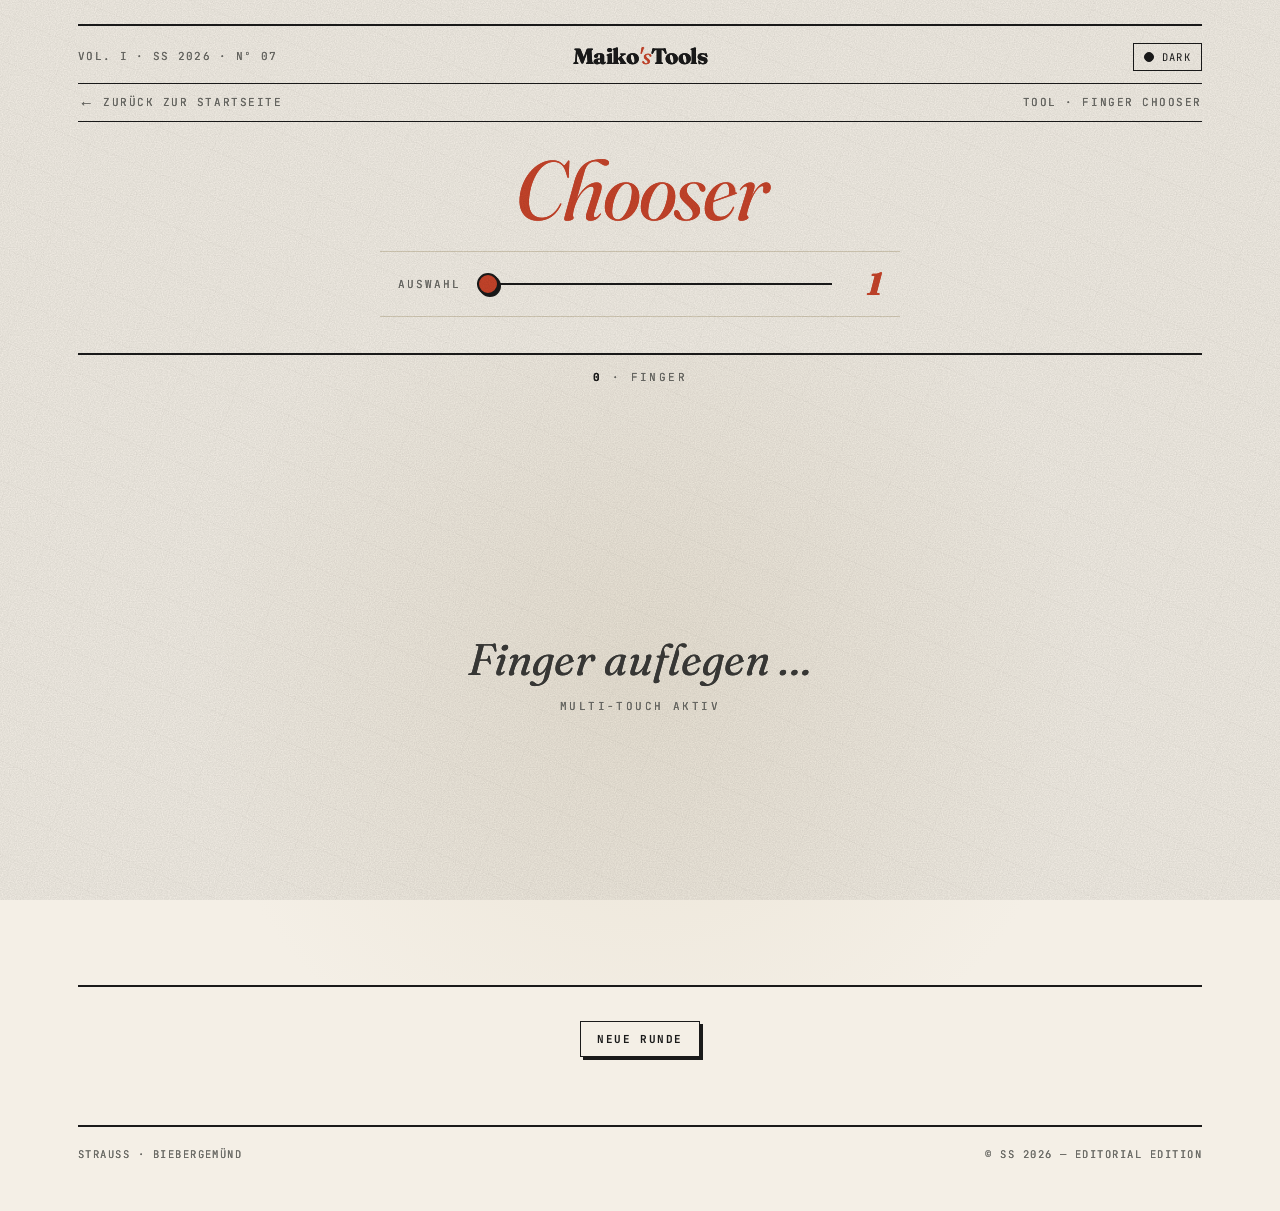
==== Chooser.html @ e7bf0d94 "Spielhalle: Casino-Startseite mit Spielautomat, Spiele unverändert kopiert Co-Authored-By: Claude Fa" ====
<!DOCTYPE html>
<html lang="de">
<head>
<meta charset="UTF-8" />
<meta name="viewport" content="width=device-width, initial-scale=1.0, user-scalable=no" />
<title>Chooser — Maiko's Tools</title>
<meta name="description" content="Finger auflegen — der Zufall wählt einen aus.">
<meta name="theme-color" content="#f4efe6">
<meta property="og:type" content="website">
<meta property="og:site_name" content="Maiko&#39;s Spiele &amp; Tools">
<meta property="og:locale" content="de_DE">
<meta property="og:title" content="Chooser — Maiko&#x27;s Spiele &amp; Tools">
<meta property="og:description" content="Finger auflegen — der Zufall wählt einen aus.">
<meta property="og:url" content="https://maiggooo.github.io/Chooser.html">
<meta property="og:image" content="https://maiggooo.github.io/og/Chooser.jpg">
<meta property="og:image:width" content="1200">
<meta property="og:image:height" content="630">
<meta property="og:image:alt" content="Chooser">
<meta name="twitter:card" content="summary_large_image">
<link rel="icon" type="image/png" href="favicon.png">
<link rel="preconnect" href="https://fonts.googleapis.com">
<link rel="preconnect" href="https://fonts.gstatic.com" crossorigin>
<link href="https://fonts.googleapis.com/css2?family=Fraunces:opsz,wght@9..144,400;9..144,600;9..144,800&family=JetBrains+Mono:wght@400;500;700&family=Inter:wght@400;500;600&display=swap" rel="stylesheet">
<link rel="stylesheet" href="site.css">
<style>



  .mast .brand, .headline {
    text-shadow: 0 0 .45px currentColor, .18px .12px .55px rgba(0,0,0,.10);
  }
  .mast .brand em, .headline em {
    text-shadow: 0 0 .5px currentColor, .3px .2px .8px rgba(200,68,42,.18);
  }





  /* ————————————— CHOOSER ————————————— */
  .chooser-head { padding:28px 0 18px; text-align:center; }
  .headline {
    font-family:'Fraunces', serif; font-weight:800;
    font-size:clamp(44px, 8vw, 84px);
    line-height:.95; letter-spacing:-.02em;
  }
  .headline em { font-style:italic; font-weight:400; color:var(--accent); }

  /* Slider */
  .slider-box {
    max-width:520px; margin:22px auto 0;
    border-top:1px solid var(--rule-soft);
    border-bottom:1px solid var(--rule-soft);
    padding:16px 18px;
    display:grid; grid-template-columns:auto 1fr auto; gap:16px; align-items:center;
  }
  .slider-label {
    font-family:'JetBrains Mono', monospace; font-size:11px;
    letter-spacing:.18em; text-transform:uppercase; color:var(--muted);
    white-space:nowrap;
  }
  .slider-value {
    font-family:'Fraunces', serif; font-weight:800; font-style:italic;
    font-size:32px; color:var(--accent); line-height:1;
    min-width:34px; text-align:right;
  }
  input[type="range"] {
    -webkit-appearance:none; appearance:none;
    width:100%; height:22px; background:transparent; cursor:pointer;
  }
  input[type="range"]::-webkit-slider-runnable-track {
    height:2px; background:var(--rule); border-radius:0;
  }
  input[type="range"]::-moz-range-track {
    height:2px; background:var(--rule); border-radius:0;
  }
  input[type="range"]::-webkit-slider-thumb {
    -webkit-appearance:none; appearance:none;
    width:22px; height:22px; border-radius:50%;
    background:var(--accent); border:2px solid var(--ink);
    box-shadow:2px 2px 0 var(--ink);
    margin-top:-10px; cursor:pointer;
    transition:transform .12s;
  }
  input[type="range"]::-webkit-slider-thumb:active { transform:scale(1.15); }
  input[type="range"]::-moz-range-thumb {
    width:20px; height:20px; border-radius:50%;
    background:var(--accent); border:2px solid var(--ink);
    box-shadow:2px 2px 0 var(--ink); cursor:pointer;
  }

  .stage-wrap {
    margin:18px 0;
    border-top:2px solid var(--rule);
    border-bottom:2px solid var(--rule);
  }
  .stage {
    position:relative; width:100%;
    height:min(70vh, 640px);
    background:
      radial-gradient(circle at 50% 50%, var(--paper-2) 0, var(--paper) 70%);
    overflow:hidden;
    touch-action:none;
    -webkit-user-select:none; user-select:none;
    cursor:crosshair;
  }
  .stage.locked { cursor:default; }

  .stage-hint {
    position:absolute; inset:0;
    display:flex; flex-direction:column;
    align-items:center; justify-content:center;
    text-align:center; padding:20px;
    font-family:'Fraunces', serif; font-style:italic;
    color:var(--muted);
    pointer-events:none;
    transition:opacity .3s ease;
  }
  .stage-hint .big {
    font-size:clamp(28px, 5vw, 44px);
    color:var(--ink-soft); margin-bottom:6px;
  }
  .stage-hint .small {
    font-family:'JetBrains Mono', monospace; font-style:normal;
    font-size:11px; letter-spacing:.22em; text-transform:uppercase;
    color:var(--muted);
  }
  .stage.has-fingers .stage-hint { opacity:0; }

  .stage-status {
    position:absolute; top:14px; left:0; right:0;
    text-align:center;
    font-family:'JetBrains Mono', monospace; font-size:11px;
    letter-spacing:.22em; text-transform:uppercase;
    color:var(--muted); pointer-events:none;
    transition:color .2s ease;
  }
  .stage-status .count { color:var(--ink); font-weight:700; }
  .stage.armed .stage-status { color:var(--accent); }

  /* Finger-Kreise */
  .finger {
    position:absolute; top:0; left:0;
    width:120px; height:120px;
    margin:-60px 0 0 -60px;
    border-radius:50%;
    pointer-events:none;
    display:flex; align-items:center; justify-content:center;
  }
  .finger .core {
    width:64px; height:64px; border-radius:50%;
    background:var(--f-color, var(--accent));
    border:2px solid var(--ink);
    box-shadow:3px 3px 0 var(--ink);
    transition:transform .25s ease;
  }
  /* Rings pulsieren global synchron — Delay wird per JS als negativer
     Wert relativ zu einem Startzeitpunkt gesetzt. */
  .finger .ring {
    position:absolute; inset:0; border-radius:50%;
    border:2px solid var(--f-color, var(--accent));
    opacity:.75;
    animation:idle-pulse 1.6s ease-out infinite;
  }
  .finger .ring.r2 {
    animation:idle-pulse 1.6s ease-out infinite;
    /* zweiter Ring ist relativ zum ersten um halbe Periode versetzt,
       aber alle Finger sind untereinander synchron */
  }
  @keyframes idle-pulse {
    0%   { transform:scale(.55); opacity:.85; }
    100% { transform:scale(1.15); opacity:0; }
  }

  .stage.armed .finger .ring,
  .stage.armed .finger .ring.r2 {
    animation:arm-pulse .9s ease-out infinite;
    border-width:3px;
  }
  @keyframes arm-pulse {
    0%   { transform:scale(.55); opacity:1; }
    100% { transform:scale(1.35); opacity:0; }
  }

  .stage.picking .finger {
    transition:opacity .35s ease, transform .35s ease;
  }
  .stage.picking .finger:not(.chosen) {
    opacity:.12; transform:scale(.6);
  }
  .stage.picking .finger:not(.chosen) .ring { animation:none; opacity:0; }
  .finger.chosen .core {
    animation:chosen-pop .6s cubic-bezier(.34,1.56,.64,1) both;
  }
  .finger.chosen .ring,
  .finger.chosen .ring.r2 {
    animation:chosen-ring 1.4s ease-out infinite !important;
    border-width:3px;
  }
  @keyframes chosen-pop {
    0%   { transform:scale(1); }
    50%  { transform:scale(1.6); }
    100% { transform:scale(1.35); }
  }
  @keyframes chosen-ring {
    0%   { transform:scale(.5);  opacity:1; }
    100% { transform:scale(2.2); opacity:0; }
  }

  /* Auto-Fade-Out nach Auswahl */
  .stage.fading .finger {
    transition:opacity .6s ease, transform .6s ease;
    opacity:0;
    transform:scale(.4);
  }

  /* Controls */
  .controls {
    display:flex; flex-wrap:wrap; gap:10px; justify-content:center;
    padding:16px 0 8px;
  }
  .btn {
    border:1px solid var(--rule); background:var(--paper);
    color:var(--ink); padding:10px 16px;
    font-family:'JetBrains Mono', monospace; font-size:11px;
    letter-spacing:.14em; text-transform:uppercase; font-weight:700;
    cursor:pointer; transition:background .15s, transform .1s, box-shadow .15s;
    box-shadow:3px 3px 0 var(--ink);
  }
  .btn:hover { background:var(--paper-2); transform:translate(-1px,-1px); box-shadow:4px 4px 0 var(--accent); }
  .btn:active { transform:translate(1px,1px); box-shadow:1px 1px 0 var(--ink); }

  @media (max-width:560px) {
    .stage { height:min(65vh, 520px); }
    .finger { width:100px; height:100px; margin:-50px 0 0 -50px; }
    .finger .core { width:56px; height:56px; }
    .slider-value { font-size:26px; }
  }


</style>
</head>
<body>
<div class="wrap">

  <header class="mast">
    <div class="edition left">Vol. I · SS 2026 · Nº 07</div>
    <div class="brand">Maiko<em>'s</em>Tools</div>
    <div class="edition right">
      <button class="toggle" id="themeToggle" aria-label="Theme wechseln">
        <span class="dot" id="themeDot"></span>
        <span id="themeLabel">Dark</span>
      </button>
    </div>
  </header>

  <div class="subhead">
    <a class="back" href="index.html" aria-label="Zurück zur Startseite">
      <span class="arrow">&larr;</span>
      <span>Zurück zur Startseite</span>
    </a>
    <span class="meta">Tool · Finger Chooser</span>
  </div>

  <main>
    <section class="chooser-head">
      <h1 class="headline"><em>Chooser</em></h1>

      <div class="slider-box">
        <span class="slider-label">Auswahl</span>
        <input type="range" id="pickCount" min="1" max="5" step="1" value="1" />
        <span class="slider-value" id="pickValue">1</span>
      </div>
    </section>

    <div class="stage-wrap">
      <div class="stage" id="stage">
        <div class="stage-status" id="stageStatus">
          <span class="count" id="fingerCount">0</span> · Finger
        </div>
        <div class="stage-hint" id="stageHint">
          <div class="big">Finger auflegen …</div>
          <div class="small">Multi-Touch aktiv</div>
        </div>
      </div>
    </div>

    <div class="controls">
      <button class="btn" id="btnReset">Neue Runde</button>
    </div>
  </main>

  <footer class="foot">
    <span>Strauss · Biebergemünd</span>
    <span>© SS 2026 — Editorial edition</span>
  </footer>
</div>

<script src="site.js"></script>
<script>
const $ = sel => document.querySelector(sel);

/* ————————————— Chooser Logic ————————————— */
const stage       = $("#stage");
const stageStatus = $("#stageStatus");
const fingerCount = $("#fingerCount");
const btnReset    = $("#btnReset");
const pickCount   = $("#pickCount");
const pickValue   = $("#pickValue");

const COLORS = [
  "#c8442a", "#2f6b3a", "#1e5f8a", "#a8541a",
  "#7a2e8a", "#c9a227", "#0e8074", "#b03a5b",
  "#405d27", "#5a3f9c"
];
const COUNTDOWN_MS   = 3000;   // Zeit bis Auswahl
const AUTO_RESET_MS  = 3000;   // Zeit nach Auswahl bis Auto-Reset

// Referenz-Zeitpunkt, damit alle Finger die selben Animation-Delays haben
// -> Ringe pulsieren global synchron
const ANIM_EPOCH = performance.now();

let fingers = new Map();  // id -> {el}
let armTimer = null;
let autoResetTimer = null;
let phase = "idle"; // idle | armed | picked

/* Slider */
pickCount.addEventListener("input", () => {
  pickValue.textContent = pickCount.value;
});

function colorForIndex(i) {
  return COLORS[i % COLORS.length];
}
function updateStatus() {
  fingerCount.textContent = fingers.size;
  stage.classList.toggle("has-fingers", fingers.size > 0);
}

/* Sync-Delay relativ zur gemeinsamen Epoche */
function syncDelays(el) {
  const elapsed = (performance.now() - ANIM_EPOCH) / 1000; // s
  const rings = el.querySelectorAll(".ring");
  // r1: exakt in Phase mit Epoche
  rings[0].style.animationDelay = `${-elapsed}s`;
  // r2: um halbe Periode (0.8s) versetzt, aber ebenfalls global synchron
  rings[1].style.animationDelay = `${-(elapsed + 0.8)}s`;
}

function addFinger(id, x, y) {
  if (phase === "picked") return;
  const el = document.createElement("div");
  el.className = "finger";
  const color = colorForIndex(fingers.size);
  el.style.setProperty("--f-color", color);
  el.style.transform = `translate(${x}px, ${y}px)`;
  el.innerHTML = `
    <div class="ring"></div>
    <div class="ring r2"></div>
    <div class="core"></div>
  `;
  stage.appendChild(el);
  syncDelays(el);
  fingers.set(id, { el });
  updateStatus();
  scheduleArm();
}
function moveFinger(id, x, y) {
  const f = fingers.get(id);
  if (!f) return;
  f.el.style.transform = `translate(${x}px, ${y}px)`;
}
function removeFinger(id) {
  const f = fingers.get(id);
  if (!f) return;
  f.el.remove();
  fingers.delete(id);
  updateStatus();
  if (phase !== "picked") {
    if (fingers.size === 0) cancelArm();
    else scheduleArm();
  }
}

function scheduleArm() {
  if (phase === "picked") return;
  cancelArm();
  if (fingers.size < 1) return;
  phase = "armed";
  stage.classList.add("armed");
  armTimer = setTimeout(pickWinners, COUNTDOWN_MS);
}
function cancelArm() {
  clearTimeout(armTimer);
  armTimer = null;
  if (phase === "armed") {
    phase = "idle";
    stage.classList.remove("armed");
  }
}
function pickWinners() {
  if (fingers.size === 0) return;
  phase = "picked";
  stage.classList.remove("armed");
  stage.classList.add("picking", "locked");

  const ids = [...fingers.keys()];
  const n = Math.min(parseInt(pickCount.value, 10) || 1, ids.length);

  // Fisher-Yates
  for (let i = ids.length - 1; i > 0; i--) {
    const j = Math.floor(Math.random() * (i + 1));
    [ids[i], ids[j]] = [ids[j], ids[i]];
  }
  const chosen = ids.slice(0, n);

  chosen.forEach(id => {
    fingers.get(id).el.classList.add("chosen");
  });

  if (navigator.vibrate) navigator.vibrate([40, 80, 200]);

  // Automatischer Reset nach kurzer Anzeige
  clearTimeout(autoResetTimer);
  autoResetTimer = setTimeout(() => {
    // Erst weich ausblenden …
    stage.classList.add("fading");
    setTimeout(resetRound, 650);
  }, AUTO_RESET_MS);
}

function resetRound() {
  clearTimeout(armTimer);
  clearTimeout(autoResetTimer);
  armTimer = null;
  autoResetTimer = null;
  fingers.forEach(f => f.el.remove());
  fingers.clear();
  stage.classList.remove("armed", "picking", "locked", "has-fingers", "fading");
  phase = "idle";
  updateStatus();
}
btnReset.addEventListener("click", resetRound);

/* ————— Touch Events ————— */
function stagePos(clientX, clientY) {
  const r = stage.getBoundingClientRect();
  return { x: clientX - r.left, y: clientY - r.top };
}

stage.addEventListener("touchstart", (e) => {
  e.preventDefault();
  for (const t of e.changedTouches) {
    const { x, y } = stagePos(t.clientX, t.clientY);
    addFinger("t" + t.identifier, x, y);
  }
}, { passive:false });

stage.addEventListener("touchmove", (e) => {
  e.preventDefault();
  for (const t of e.changedTouches) {
    const { x, y } = stagePos(t.clientX, t.clientY);
    moveFinger("t" + t.identifier, x, y);
  }
}, { passive:false });

function endTouch(e) {
  e.preventDefault();
  if (phase === "picked") return;
  for (const t of e.changedTouches) removeFinger("t" + t.identifier);
}
stage.addEventListener("touchend",    endTouch, { passive:false });
stage.addEventListener("touchcancel", endTouch, { passive:false });

</script>
</body>
</html>
---- site.css ----
:root {
  --paper:#f4efe6; --paper-2:#ebe4d6; --ink:#1a1a1a; --ink-soft:#3a3a38;
  --muted:#6b6b66; --rule:#1a1a1a; --rule-soft:#d4cbb6;
  --accent:#c8442a; --accent-soft:#f2d9d1;
  --ok:#2f6b3a; --ok-soft:#d6e5d3; --warn:#a8541a;
  --shadow:0 1px 0 var(--ink);
}
html[data-theme="dark"] {
  --paper:#24241d; --paper-2:#2e2e26; --ink:#efe8d8; --ink-soft:#cdc6b6;
  --muted:#8a857a; --rule:#efe8d8; --rule-soft:#3a3a30;
  --accent:#e8623f; --accent-soft:#3a1f18;
  --ok:#9dc48b; --ok-soft:#24301f; --warn:#d68f4a;
}

/* ————————————— DESIGN-EFFECTS (Editorial) ————————————— */
/* View Transitions */
@view-transition { navigation: auto; }
::view-transition-old(root),
::view-transition-new(root) {
  animation-duration: .45s;
  animation-timing-function: cubic-bezier(.7,0,.2,1);
}
::view-transition-old(root) { animation-name: paper-fade-out; }
::view-transition-new(root) { animation-name: paper-fade-in; }
@keyframes paper-fade-out { to { opacity: 0; filter: blur(1.5px); } }
@keyframes paper-fade-in {
  from { opacity: 0; filter: blur(1.5px); transform: translateY(4px); }
  to   { opacity: 1; filter: blur(0);     transform: translateY(0); }
}
.mast .brand { view-transition-name: brand; }
::view-transition-old(brand),
::view-transition-new(brand) { animation-duration: .35s; }
@media (prefers-reduced-motion: reduce) {
  ::view-transition-old(root),
  ::view-transition-new(root) { animation: none; }
}

/* Papier-Textur (SVG Noise Overlay) */
body::after {
  content: "";
  position: fixed; inset: 0;
  pointer-events: none; z-index: 9998;
  background-image: url("data:image/svg+xml;utf8,<svg xmlns='http://www.w3.org/2000/svg' width='260' height='260'><filter id='n'><feTurbulence type='fractalNoise' baseFrequency='0.85' numOctaves='2' stitchTiles='stitch' seed='7'/><feColorMatrix values='0 0 0 0 0  0 0 0 0 0  0 0 0 0 0  0 0 0 0.55 0'/></filter><rect width='100%25' height='100%25' filter='url(%23n)'/></svg>");
  opacity: .22;
  mix-blend-mode: multiply;
}
html[data-theme="dark"] body::after {
  opacity: .08;
  mix-blend-mode: screen;
}
/* Feine Faserlinien */
body::before {
  content: "";
  position: fixed; inset: 0;
  pointer-events: none; z-index: 9997;
  background-image:
    repeating-linear-gradient( 23deg, transparent 0 42px, rgba(0,0,0,.015) 42px 43px),
    repeating-linear-gradient(-67deg, transparent 0 57px, rgba(0,0,0,.012) 57px 58px);
  mix-blend-mode: multiply;
}
html[data-theme="dark"] body::before {
  opacity: .35;
  mix-blend-mode: overlay;
}

/* Tinten-Bleed */
body { text-shadow: 0 0 .32px currentColor; }
.mast .brand,
.ad-title,
.ad-hero,
.placeholder,
.subhead a.back .arrow {
  text-shadow:
    0 0 .45px currentColor,
    .18px .12px .55px rgba(0,0,0,.10);
}
.mast .brand em,
.ad--paypal .ad-hero,
.ad--kirche .ad-hero {
  text-shadow:
    0 0 .5px currentColor,
    .3px .2px .8px rgba(200,68,42,.18);
}
html[data-theme="dark"] .mast .brand,
html[data-theme="dark"] .ad-title,
html[data-theme="dark"] .ad-hero,
html[data-theme="dark"] .placeholder {
  text-shadow:
    0 0 .5px currentColor,
    .15px .1px .6px rgba(255,235,200,.08);
}
@media (prefers-reduced-motion: reduce) {
  body { text-shadow: none; }
}

/* Wrap über dem Overlay */
.wrap { position: relative; z-index: 1; }

* { box-sizing:border-box; margin:0; padding:0; }
html, body { background:var(--paper); color:var(--ink); }
body {
  font-family:'Inter', system-ui, -apple-system, sans-serif;
  font-size:16px; line-height:1.5; min-height:100vh;
  -webkit-font-smoothing:antialiased;
  transition: background .25s ease, color .25s ease;
}
.wrap { max-width:1180px; margin:0 auto; padding:24px 28px 48px; }

.mast {
  border-top:2px solid var(--rule); border-bottom:1px solid var(--rule);
  padding:14px 0 10px; display:grid;
  grid-template-columns:1fr auto 1fr; align-items:center; gap:20px;
}
.mast .edition {
  font-family:'JetBrains Mono', monospace; font-size:11px;
  letter-spacing:.12em; text-transform:uppercase; color:var(--muted);
}
.mast .edition.right { display:flex; gap:8px; justify-content:flex-end; align-items:center; text-align:right; }
.mast .brand {
  font-family:'Fraunces', serif; font-weight:800; font-size:22px;
  letter-spacing:-.02em; white-space:nowrap;
}
.mast .brand em { font-style:italic; font-weight:400; color:var(--accent); }

.subhead {
  border-bottom:1px solid var(--rule);
  display:flex; justify-content:space-between; align-items:center;
  padding:10px 0; gap:20px;
  font-family:'JetBrains Mono', monospace; font-size:11px;
  letter-spacing:.14em; text-transform:uppercase; color:var(--muted);
}
.subhead a.back {
  display:inline-flex; align-items:center; gap:10px;
  color:var(--muted); text-decoration:none; transition:color .18s ease;
}
.subhead a.back:hover { color:var(--ink); }
.subhead a.back .arrow {
  font-family:'Fraunces', serif; font-style:italic; font-size:15px;
  letter-spacing:0; text-transform:none; line-height:1;
  transition:transform .25s cubic-bezier(.7,0,.2,1); display:inline-block;
}
.subhead a.back:hover .arrow { transform:translateX(-3px); }
.subhead .meta { text-align:right; }
@media (max-width:560px) {
  .subhead { font-size:10px; letter-spacing:.12em; }
  .subhead .meta { display:none; }
}

.toggle {
  display:inline-flex; align-items:center; gap:8px;
  border:1px solid var(--rule); padding:6px 10px;
  background:transparent; color:var(--ink);
  font-family:'JetBrains Mono', monospace; font-size:10.5px;
  letter-spacing:.12em; text-transform:uppercase;
  cursor:pointer; transition:background .15s;
}
.toggle:hover { background:var(--paper-2); }
.toggle .dot {
  width:10px; height:10px; border-radius:50%;
  background:var(--ink); border:1px solid var(--ink);
  box-sizing:border-box; display:inline-block;
}

.ads-side {
  position:fixed; top:50%; transform:translateY(-50%);
  width:200px; z-index:40; display:none; pointer-events:none;
}
.ads-side.left  { left:20px; }
.ads-side.right { right:20px; }
@media (min-width:1560px) { .ads-side { display:block; } }
body.ads-off .ads-side { display:none !important; }

.ad-slot { position:relative; pointer-events:auto; }
.ad-link { display:block; color:inherit; text-decoration:none; }
.ad-link .ad { transition:transform .25s ease, box-shadow .25s ease, opacity .38s ease, background-color .3s ease; }
.ad-link:hover .ad { transform:translateY(-2px); box-shadow:3px 3px 0 var(--rule); }
.ad {
  position:relative; border:1px solid var(--rule); background:var(--paper);
  padding:14px 14px 12px; opacity:0; transform:translateY(4px);
  transition:opacity .35s ease, transform .35s ease;
  display:flex; flex-direction:column; gap:8px;
  min-height:200px; font-family:'Inter', sans-serif;
}
.ad.show { opacity:1; transform:translateY(0); }
.ad-eyebrow {
  font-family:'JetBrains Mono', monospace; font-size:9px;
  letter-spacing:.18em; text-transform:uppercase; color:var(--muted);
  display:flex; align-items:center; gap:6px;
}
.ad-eyebrow::before { content:"ANZEIGE"; color:var(--accent); font-weight:600; }
.ad-eyebrow .sep { color:var(--rule-soft); }
.ad-title { font-family:'Fraunces', serif; font-size:22px; line-height:1.05; color:var(--ink); letter-spacing:-.01em; }
.ad-body { font-size:11.5px; line-height:1.5; color:var(--ink-soft); }
.ad-foot {
  margin-top:auto; padding-top:8px; border-top:1px solid var(--rule-soft);
  font-family:'JetBrains Mono', monospace; font-size:9.5px;
  letter-spacing:.08em; text-transform:uppercase; color:var(--muted);
  display:flex; justify-content:space-between; align-items:center;
}
.ad-mark { color:var(--accent); font-family:'Fraunces', serif; font-style:italic; }

.ad--paypal .ad-title { font-family:'Fraunces', serif; font-style:italic; font-size:22px; line-height:1.15; letter-spacing:-.01em; }
.ad--paypal .ad-body  { font-size:11.5px; line-height:1.5; color:var(--ink-soft); }
.ad--paypal .ad-hero  { font-family:'Fraunces', serif; font-style:italic; font-size:42px; color:var(--accent); line-height:1; margin-bottom:2px; }
.ad--paypal .ad-cta {
  display:block; margin-top:4px; padding:11px 12px;
  background:var(--accent); color:#fff;
  font-family:'JetBrains Mono', monospace; font-size:10.5px;
  letter-spacing:.14em; text-transform:uppercase;
  text-decoration:none; text-align:center; font-weight:700;
  border:1px solid var(--accent);
  transition:background .18s ease, border-color .18s ease, transform .12s ease, box-shadow .18s ease;
  box-shadow:3px 3px 0 var(--ink);
}
.ad--paypal .ad-cta:hover { background:var(--ink); border-color:var(--ink); transform:translate(-1px,-1px); box-shadow:4px 4px 0 var(--accent); }
.ad--paypal .ad-cta:active { transform:translate(1px,1px); box-shadow:1px 1px 0 var(--ink); }

.ad--kaffee { background:var(--paper-2); }
.ad--kaffee .ad-title { font-style:italic; font-size:28px; }
.ad--kaffee .ad-hero  { font-size:18px; letter-spacing:.35em; color:var(--muted); }

.ad--stink .ad-title { font-family:'JetBrains Mono', monospace; font-size:16px; font-weight:700; letter-spacing:.02em; text-transform:uppercase; line-height:1.15; }
.ad--stink .ad-hero  { font-size:28px; letter-spacing:.1em; }
.ad--stink .ad-body  { font-style:italic; font-family:'Fraunces', serif; font-size:13px; }

.ad--pfalz { border-width:2px; }
.ad--pfalz .ad-title { font-family:'Fraunces', serif; font-size:17px; text-align:center; line-height:1.15; }
.ad--pfalz .ad-hero  { text-align:center; font-family:'JetBrains Mono', monospace; font-size:10px; letter-spacing:.3em; color:var(--accent); border-top:1px solid var(--rule); border-bottom:1px solid var(--rule); padding:5px 0; }
.ad--pfalz .ad-body  { text-align:center; font-style:italic; font-family:'Fraunces', serif; font-size:12.5px; }

.ad--kirche .ad-hero  { font-family:'Fraunces', serif; font-size:34px; color:var(--accent); text-align:center; line-height:1; }
.ad--kirche .ad-title { font-style:italic; font-size:20px; text-align:center; }
.ad--kirche .ad-body  { text-align:center; }

.ad--reise .ad-title { font-family:'JetBrains Mono', monospace; font-size:15px; font-weight:700; letter-spacing:.08em; text-transform:uppercase; }
.ad--reise .ad-hero  { font-size:22px; color:var(--accent); }
.ad--reise .ad-body  { border-top:1px dashed var(--rule-soft); border-bottom:1px dashed var(--rule-soft); padding:6px 0; }

.ad--schweig .ad-title { font-family:'Fraunces', serif; font-style:italic; font-size:30px; text-align:center; margin:8px 0 4px; }
.ad--schweig .ad-hero  { text-align:center; font-size:28px; letter-spacing:.5em; color:var(--muted); line-height:1; }
.ad--schweig .ad-body  { text-align:center; font-size:10.5px; letter-spacing:.02em; }

.ad--gastro .ad-hero  { font-family:'JetBrains Mono', monospace; font-size:11px; letter-spacing:.4em; color:var(--paper); background:var(--accent); padding:5px 10px; display:inline-block; align-self:flex-start; }
.ad--gastro .ad-title { font-family:'Fraunces', serif; font-size:24px; font-style:italic; }

.ad--minion { background:#f5d547; color:#1a1a1a; border-color:#1a1a1a; }
.ad--minion .ad-eyebrow { color:#1a1a1a; }
.ad--minion .ad-eyebrow::before { background:#1a1a1a; }
.ad--minion .ad-hero  { font-family:'JetBrains Mono', monospace; font-size:20px; font-weight:700; letter-spacing:.22em; text-align:center; color:#1a1a1a; padding:8px 0; border-top:2px solid #1a1a1a; border-bottom:2px solid #1a1a1a; }
.ad--minion .ad-title { font-family:'Fraunces', serif; font-style:italic; font-size:21px; text-align:center; color:#1a1a1a; line-height:1.15; }
.ad--minion .ad-body  { text-align:center; color:#1a1a1a; }
.ad--minion .ad-foot  { color:#1a1a1a; border-top-color:rgba(26,26,26,.3); }
.ad--minion .ad-mark  { color:#1a1a1a; font-style:italic; }

.foot {
  margin-top:60px; padding-top:20px; border-top:2px solid var(--rule);
  display:flex; justify-content:space-between;
  font-family:'JetBrains Mono', monospace; font-size:10.5px;
  letter-spacing:.14em; text-transform:uppercase; color:var(--muted);
}

.placeholder {
  margin:60px 0; padding:80px 24px;
  border:1px dashed var(--rule-soft); text-align:center;
  font-family:'Fraunces', serif; font-style:italic;
  font-size:20px; color:var(--muted);
}

@media (max-width:560px) {
  .wrap { padding:20px 18px 60px; }
  .mast { grid-template-columns:1fr auto; }
  .mast .edition.left { display:none; }
}

/* ————————————— MOTION ————————————— */
@media (prefers-reduced-motion: no-preference) {
  @keyframes site-rise { from { opacity:0; transform:translateY(12px); } }
  @keyframes site-fade { from { opacity:0; } }
  @keyframes site-ink  { from { opacity:0; letter-spacing:.06em; filter:blur(2px); } }
  @keyframes site-rule { from { transform:scaleX(0); } }

  /* Page entrance: masthead first, then the content block by block.
     "backwards" keeps no transform once finished, so fixed overlays inside still work. */
  .wrap > * { animation:site-rise .6s cubic-bezier(.2,.7,.2,1) backwards; }
  .wrap > :nth-child(1) { animation-delay:0s; }
  .wrap > :nth-child(2) { animation-delay:.08s; }
  .wrap > :nth-child(3) { animation-delay:.16s; }
  .wrap > :nth-child(4) { animation-delay:.24s; }
  .wrap > :nth-child(5) { animation-delay:.32s; }
  .wrap > :nth-child(n+6) { animation-delay:.4s; }
  .mast .brand { animation:site-ink .9s cubic-bezier(.2,.7,.2,1) .1s backwards; }

  /* Game screens fade in when they switch (opacity only, overlays stay fixed) */
  .screen.active { animation:site-fade .35s ease backwards; }

  /* Scroll reveal, driven by site.js */
  .reveal { opacity:0; }
  .reveal.in { opacity:1; animation:site-rise .6s cubic-bezier(.2,.7,.2,1) var(--reveal-delay, 0s) backwards; }

  /* Small press feedback */
  .toggle { transition:background .15s, transform .12s ease; }
  .toggle:active { transform:scale(.95); }
  .toggle .dot { transition:background .3s ease, transform .3s cubic-bezier(.3,1.6,.5,1); }
  .toggle:hover .dot { transform:scale(1.25); }
  .foot { animation:site-fade .8s ease .5s backwards; }
}

/* ————————————— MOBILE ————————————— */
/* Snappier taps: no grey flash, no double-tap zoom delay */
button, a, input, select, label, [role="button"] { -webkit-tap-highlight-color:transparent; touch-action:manipulation; }

@media (max-width:560px) {
  /* Masthead wraps instead of pushing the page sideways when the title is long */
  .mast { display:flex; flex-wrap:wrap; justify-content:space-between; align-items:center; gap:10px 14px; }
  .mast .brand { min-width:0; font-size:clamp(19px, 6vw, 22px); }
  .mast .edition.right { margin-left:auto; }
}

/* Touch screens: comfortable tap targets (~40px) */
@media (pointer:coarse) {
  .toggle { min-height:38px; padding:8px 12px; font-size:11px; }
  .subhead a.back { padding:12px 0; margin:-12px 0; }
  .chip { min-height:40px; }
  input[type="range"] { min-height:32px; }
  /* iOS zooms into inputs below 16px */
  input:not([type="range"]):not([type="checkbox"]):not([type="radio"]), select, textarea { font-size:16px; }
}
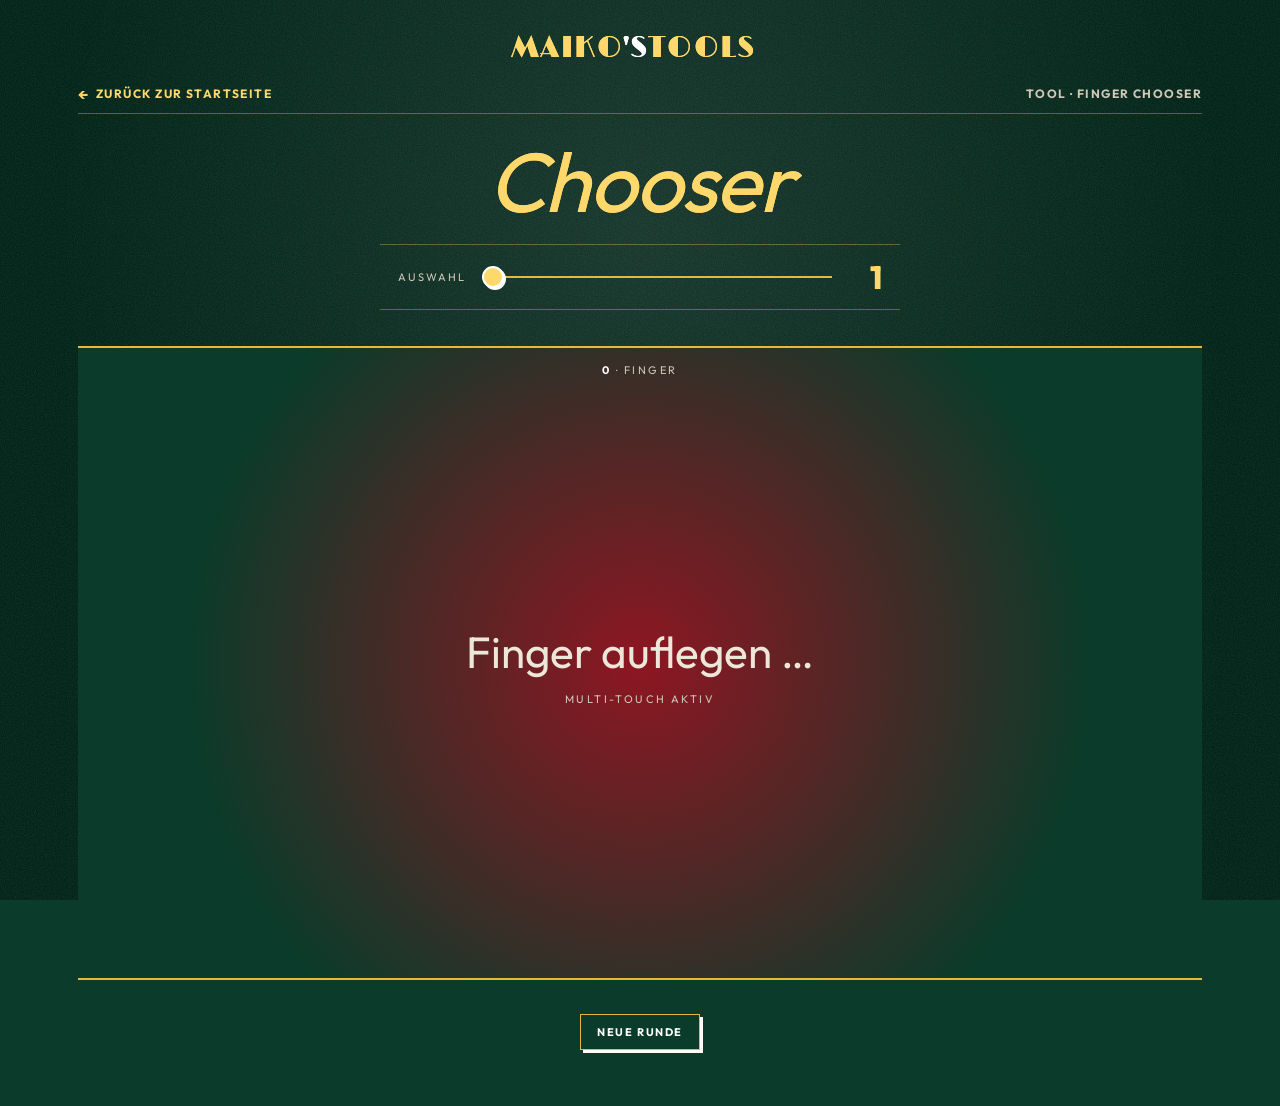
==== commit 94a820fc: "Casino-Look für alle Spiele über site.css; Der Dümmste fliegt komplett im Automaten-Stil site.css li" ====
--- a/Chooser.html
+++ b/Chooser.html
@@ -5,7 +5,7 @@
 <meta name="viewport" content="width=device-width, initial-scale=1.0, user-scalable=no" />
 <title>Chooser — Maiko's Tools</title>
 <meta name="description" content="Finger auflegen — der Zufall wählt einen aus.">
-<meta name="theme-color" content="#f4efe6">
+<meta name="theme-color" content="#0B3B2A">
 <meta property="og:type" content="website">
 <meta property="og:site_name" content="Maiko&#39;s Spiele &amp; Tools">
 <meta property="og:locale" content="de_DE">
@@ -20,7 +20,7 @@
 <link rel="icon" type="image/png" href="favicon.png">
 <link rel="preconnect" href="https://fonts.googleapis.com">
 <link rel="preconnect" href="https://fonts.gstatic.com" crossorigin>
-<link href="https://fonts.googleapis.com/css2?family=Fraunces:opsz,wght@9..144,400;9..144,600;9..144,800&family=JetBrains+Mono:wght@400;500;700&family=Inter:wght@400;500;600&display=swap" rel="stylesheet">
+<link href="https://fonts.googleapis.com/css2?family=Limelight&family=Outfit:wght@400;500;600;700;800&display=swap" rel="stylesheet">
 <link rel="stylesheet" href="site.css">
 <style>
 
@@ -40,11 +40,11 @@
   /* ————————————— CHOOSER ————————————— */
   .chooser-head { padding:28px 0 18px; text-align:center; }
   .headline {
-    font-family:'Fraunces', serif; font-weight:800;
+    font-family:'Outfit', sans-serif; font-weight:800;
     font-size:clamp(44px, 8vw, 84px);
     line-height:.95; letter-spacing:-.02em;
   }
-  .headline em { font-style:italic; font-weight:400; color:var(--accent); }
+  .headline em {  font-weight:400; color:var(--accent); }
 
   /* Slider */
   .slider-box {
@@ -55,12 +55,12 @@
     display:grid; grid-template-columns:auto 1fr auto; gap:16px; align-items:center;
   }
   .slider-label {
-    font-family:'JetBrains Mono', monospace; font-size:11px;
+    font-family:'Outfit', sans-serif; font-size:11px;
     letter-spacing:.18em; text-transform:uppercase; color:var(--muted);
     white-space:nowrap;
   }
   .slider-value {
-    font-family:'Fraunces', serif; font-weight:800; font-style:italic;
+    font-family:'Outfit', sans-serif; font-weight:800; 
     font-size:32px; color:var(--accent); line-height:1;
     min-width:34px; text-align:right;
   }
@@ -111,7 +111,7 @@
     display:flex; flex-direction:column;
     align-items:center; justify-content:center;
     text-align:center; padding:20px;
-    font-family:'Fraunces', serif; font-style:italic;
+    font-family:'Outfit', sans-serif; 
     color:var(--muted);
     pointer-events:none;
     transition:opacity .3s ease;
@@ -121,7 +121,7 @@
     color:var(--ink-soft); margin-bottom:6px;
   }
   .stage-hint .small {
-    font-family:'JetBrains Mono', monospace; font-style:normal;
+    font-family:'Outfit', sans-serif; font-style:normal;
     font-size:11px; letter-spacing:.22em; text-transform:uppercase;
     color:var(--muted);
   }
@@ -130,7 +130,7 @@
   .stage-status {
     position:absolute; top:14px; left:0; right:0;
     text-align:center;
-    font-family:'JetBrains Mono', monospace; font-size:11px;
+    font-family:'Outfit', sans-serif; font-size:11px;
     letter-spacing:.22em; text-transform:uppercase;
     color:var(--muted); pointer-events:none;
     transition:color .2s ease;
@@ -222,7 +222,7 @@
   .btn {
     border:1px solid var(--rule); background:var(--paper);
     color:var(--ink); padding:10px 16px;
-    font-family:'JetBrains Mono', monospace; font-size:11px;
+    font-family:'Outfit', sans-serif; font-size:11px;
     letter-spacing:.14em; text-transform:uppercase; font-weight:700;
     cursor:pointer; transition:background .15s, transform .1s, box-shadow .15s;
     box-shadow:3px 3px 0 var(--ink);
--- a/site.css
+++ b/site.css
@@ -1,327 +1,108 @@
-:root {
-  --paper:#f4efe6; --paper-2:#ebe4d6; --ink:#1a1a1a; --ink-soft:#3a3a38;
-  --muted:#6b6b66; --rule:#1a1a1a; --rule-soft:#d4cbb6;
-  --accent:#c8442a; --accent-soft:#f2d9d1;
-  --ok:#2f6b3a; --ok-soft:#d6e5d3; --warn:#a8541a;
+/* Casino-Look für alle Spiele. Die Spiele färben sich über diese Variablen:
+   --paper  = Flächen direkt auf dem Filz      --paper-2 = Karten/Kästen (Automatenrot)
+   --ink    = Schrift und kräftige Linien      --rule    = Rahmen (Gold)
+   --accent = Hervorhebung (helles Gold); Schrift darauf ist --on-accent (dunkel) */
+:root, html[data-theme="dark"] {
+  --felt:#0B3B2A; --gold:#E8B83A; --gold-hi:#FFD86B; --red:#8E1622; --dark:#1A0A0D;
+  --paper:#0B3B2A; --paper-2:#8E1622; --ink:#FFFFFF; --ink-soft:#EDE7DA;
+  --muted:#CFC8B8; --rule:#E8B83A; --rule-soft:rgba(255,216,107,.32);
+  --accent:#FFD86B; --accent-soft:#5A0E17; --on-accent:#1A0A0D;
+  --ok:#7DE39A; --ok-soft:#0F2A1A; --warn:#FFB347;
   --shadow:0 1px 0 var(--ink);
-}
-html[data-theme="dark"] {
-  --paper:#24241d; --paper-2:#2e2e26; --ink:#efe8d8; --ink-soft:#cdc6b6;
-  --muted:#8a857a; --rule:#efe8d8; --rule-soft:#3a3a30;
-  --accent:#e8623f; --accent-soft:#3a1f18;
-  --ok:#9dc48b; --ok-soft:#24301f; --warn:#d68f4a;
+  --display:'Limelight', Georgia, serif;
 }
 
-/* ————————————— DESIGN-EFFECTS (Editorial) ————————————— */
-/* View Transitions */
 @view-transition { navigation: auto; }
 ::view-transition-old(root),
-::view-transition-new(root) {
-  animation-duration: .45s;
-  animation-timing-function: cubic-bezier(.7,0,.2,1);
-}
-::view-transition-old(root) { animation-name: paper-fade-out; }
-::view-transition-new(root) { animation-name: paper-fade-in; }
-@keyframes paper-fade-out { to { opacity: 0; filter: blur(1.5px); } }
-@keyframes paper-fade-in {
-  from { opacity: 0; filter: blur(1.5px); transform: translateY(4px); }
-  to   { opacity: 1; filter: blur(0);     transform: translateY(0); }
-}
-.mast .brand { view-transition-name: brand; }
-::view-transition-old(brand),
-::view-transition-new(brand) { animation-duration: .35s; }
+::view-transition-new(root) { animation-duration: .3s; }
 @media (prefers-reduced-motion: reduce) {
   ::view-transition-old(root),
   ::view-transition-new(root) { animation: none; }
 }
 
-/* Papier-Textur (SVG Noise Overlay) */
-body::after {
-  content: "";
-  position: fixed; inset: 0;
-  pointer-events: none; z-index: 9998;
-  background-image: url("data:image/svg+xml;utf8,<svg xmlns='http://www.w3.org/2000/svg' width='260' height='260'><filter id='n'><feTurbulence type='fractalNoise' baseFrequency='0.85' numOctaves='2' stitchTiles='stitch' seed='7'/><feColorMatrix values='0 0 0 0 0  0 0 0 0 0  0 0 0 0 0  0 0 0 0.55 0'/></filter><rect width='100%25' height='100%25' filter='url(%23n)'/></svg>");
-  opacity: .22;
-  mix-blend-mode: multiply;
+* { box-sizing:border-box; margin:0; padding:0; }
+html { background:var(--felt); color:var(--ink); }
+body {
+  font-family:'Outfit', system-ui, -apple-system, sans-serif;
+  font-size:16px; line-height:1.5; min-height:100vh; color:var(--ink);
+  -webkit-font-smoothing:antialiased;
+  /* Filz: Lichtkegel + Fasern aus SVG-Rauschen */
+  background-color:var(--felt);
+  background-image:
+    radial-gradient(ellipse at 50% 25%, rgba(255,255,255,.09), transparent 65%),
+    url("data:image/svg+xml,%3Csvg xmlns='http://www.w3.org/2000/svg' width='220' height='220'%3E%3Cfilter id='n'%3E%3CfeTurbulence type='fractalNoise' baseFrequency='.9' numOctaves='3' stitchTiles='stitch'/%3E%3CfeColorMatrix values='0 0 0 0 0  0 0 0 0 0  0 0 0 0 0  0 0 0 .6 0'/%3E%3C/filter%3E%3Crect width='100%25' height='100%25' filter='url(%23n)'/%3E%3C/svg%3E");
+  background-attachment:fixed;
 }
-html[data-theme="dark"] body::after {
-  opacity: .08;
-  mix-blend-mode: screen;
+.wrap { position:relative; z-index:1; max-width:1180px; margin:0 auto; padding:16px 28px 48px; }
+
+/* Kopf: nur der Spielname im Leuchtschrift-Stil. Theme- und Werbe-Schalter gibt es hier nicht. */
+.mast { display:flex; flex-wrap:wrap; align-items:center; justify-content:center; gap:10px 14px; padding:10px 0 6px; }
+.mast .edition.left, #themeToggle, #adsToggle, .ads-side, .foot { display:none !important; }
+.mast .edition { font-size:11px; letter-spacing:.12em; text-transform:uppercase; color:var(--muted); }
+.mast .edition.right { display:flex; gap:8px; align-items:center; }
+.mast .brand {
+  font-family:var(--display); font-weight:400; font-size:clamp(22px, 6.4vw, 30px);
+  letter-spacing:.04em; text-transform:uppercase; color:var(--gold-hi); text-align:center;
+  view-transition-name:brand;
 }
-/* Feine Faserlinien */
-body::before {
-  content: "";
-  position: fixed; inset: 0;
-  pointer-events: none; z-index: 9997;
-  background-image:
-    repeating-linear-gradient( 23deg, transparent 0 42px, rgba(0,0,0,.015) 42px 43px),
-    repeating-linear-gradient(-67deg, transparent 0 57px, rgba(0,0,0,.012) 57px 58px);
-  mix-blend-mode: multiply;
-}
-html[data-theme="dark"] body::before {
-  opacity: .35;
-  mix-blend-mode: overlay;
-}
-
-/* Tinten-Bleed */
-body { text-shadow: 0 0 .32px currentColor; }
-.mast .brand,
-.ad-title,
-.ad-hero,
-.placeholder,
-.subhead a.back .arrow {
-  text-shadow:
-    0 0 .45px currentColor,
-    .18px .12px .55px rgba(0,0,0,.10);
-}
-.mast .brand em,
-.ad--paypal .ad-hero,
-.ad--kirche .ad-hero {
-  text-shadow:
-    0 0 .5px currentColor,
-    .3px .2px .8px rgba(200,68,42,.18);
-}
-html[data-theme="dark"] .mast .brand,
-html[data-theme="dark"] .ad-title,
-html[data-theme="dark"] .ad-hero,
-html[data-theme="dark"] .placeholder {
-  text-shadow:
-    0 0 .5px currentColor,
-    .15px .1px .6px rgba(255,235,200,.08);
-}
-@media (prefers-reduced-motion: reduce) {
-  body { text-shadow: none; }
-}
-
-/* Wrap über dem Overlay */
-.wrap { position: relative; z-index: 1; }
-
-* { box-sizing:border-box; margin:0; padding:0; }
-html, body { background:var(--paper); color:var(--ink); }
-body {
-  font-family:'Inter', system-ui, -apple-system, sans-serif;
-  font-size:16px; line-height:1.5; min-height:100vh;
-  -webkit-font-smoothing:antialiased;
-  transition: background .25s ease, color .25s ease;
-}
-.wrap { max-width:1180px; margin:0 auto; padding:24px 28px 48px; }
-
-.mast {
-  border-top:2px solid var(--rule); border-bottom:1px solid var(--rule);
-  padding:14px 0 10px; display:grid;
-  grid-template-columns:1fr auto 1fr; align-items:center; gap:20px;
-}
-.mast .edition {
-  font-family:'JetBrains Mono', monospace; font-size:11px;
-  letter-spacing:.12em; text-transform:uppercase; color:var(--muted);
-}
-.mast .edition.right { display:flex; gap:8px; justify-content:flex-end; align-items:center; text-align:right; }
-.mast .brand {
-  font-family:'Fraunces', serif; font-weight:800; font-size:22px;
-  letter-spacing:-.02em; white-space:nowrap;
-}
-.mast .brand em { font-style:italic; font-weight:400; color:var(--accent); }
+.mast .brand em { font-style:normal; font-weight:400; color:#fff; }
 
 .subhead {
-  border-bottom:1px solid var(--rule);
   display:flex; justify-content:space-between; align-items:center;
-  padding:10px 0; gap:20px;
-  font-family:'JetBrains Mono', monospace; font-size:11px;
-  letter-spacing:.14em; text-transform:uppercase; color:var(--muted);
+  padding:8px 0 10px; gap:20px; border-bottom:1px solid var(--rule-soft);
+  font-size:12px; font-weight:700; letter-spacing:.12em; text-transform:uppercase; color:var(--muted);
 }
-.subhead a.back {
-  display:inline-flex; align-items:center; gap:10px;
-  color:var(--muted); text-decoration:none; transition:color .18s ease;
-}
-.subhead a.back:hover { color:var(--ink); }
-.subhead a.back .arrow {
-  font-family:'Fraunces', serif; font-style:italic; font-size:15px;
-  letter-spacing:0; text-transform:none; line-height:1;
-  transition:transform .25s cubic-bezier(.7,0,.2,1); display:inline-block;
-}
+.subhead a.back { display:inline-flex; align-items:center; gap:8px; color:var(--gold-hi); text-decoration:none; }
+.subhead a.back .arrow { font-size:15px; letter-spacing:0; line-height:1; display:inline-block; transition:transform .2s ease; }
 .subhead a.back:hover .arrow { transform:translateX(-3px); }
 .subhead .meta { text-align:right; }
 @media (max-width:560px) {
-  .subhead { font-size:10px; letter-spacing:.12em; }
+  .subhead { font-size:11px; }
   .subhead .meta { display:none; }
 }
 
 .toggle {
   display:inline-flex; align-items:center; gap:8px;
-  border:1px solid var(--rule); padding:6px 10px;
-  background:transparent; color:var(--ink);
-  font-family:'JetBrains Mono', monospace; font-size:10.5px;
-  letter-spacing:.12em; text-transform:uppercase;
-  cursor:pointer; transition:background .15s;
+  border:1px solid var(--rule); border-radius:8px; padding:6px 10px;
+  background:var(--dark); color:var(--ink);
+  font:700 11px 'Outfit', sans-serif; letter-spacing:.12em; text-transform:uppercase;
+  cursor:pointer;
 }
-.toggle:hover { background:var(--paper-2); }
-.toggle .dot {
-  width:10px; height:10px; border-radius:50%;
-  background:var(--ink); border:1px solid var(--ink);
-  box-sizing:border-box; display:inline-block;
+.toggle .dot { width:10px; height:10px; border-radius:50%; background:var(--gold-hi); display:inline-block; }
+
+.placeholder {
+  margin:60px 0; padding:80px 24px; border:1px dashed var(--rule-soft); border-radius:16px;
+  text-align:center; font-size:20px; color:var(--muted);
 }
 
-.ads-side {
-  position:fixed; top:50%; transform:translateY(-50%);
-  width:200px; z-index:40; display:none; pointer-events:none;
-}
-.ads-side.left  { left:20px; }
-.ads-side.right { right:20px; }
-@media (min-width:1560px) { .ads-side { display:block; } }
-body.ads-off .ads-side { display:none !important; }
+a:focus-visible, button:focus-visible, input:focus-visible { outline:3px solid #fff; outline-offset:2px; }
 
-.ad-slot { position:relative; pointer-events:auto; }
-.ad-link { display:block; color:inherit; text-decoration:none; }
-.ad-link .ad { transition:transform .25s ease, box-shadow .25s ease, opacity .38s ease, background-color .3s ease; }
-.ad-link:hover .ad { transform:translateY(-2px); box-shadow:3px 3px 0 var(--rule); }
-.ad {
-  position:relative; border:1px solid var(--rule); background:var(--paper);
-  padding:14px 14px 12px; opacity:0; transform:translateY(4px);
-  transition:opacity .35s ease, transform .35s ease;
-  display:flex; flex-direction:column; gap:8px;
-  min-height:200px; font-family:'Inter', sans-serif;
-}
-.ad.show { opacity:1; transform:translateY(0); }
-.ad-eyebrow {
-  font-family:'JetBrains Mono', monospace; font-size:9px;
-  letter-spacing:.18em; text-transform:uppercase; color:var(--muted);
-  display:flex; align-items:center; gap:6px;
-}
-.ad-eyebrow::before { content:"ANZEIGE"; color:var(--accent); font-weight:600; }
-.ad-eyebrow .sep { color:var(--rule-soft); }
-.ad-title { font-family:'Fraunces', serif; font-size:22px; line-height:1.05; color:var(--ink); letter-spacing:-.01em; }
-.ad-body { font-size:11.5px; line-height:1.5; color:var(--ink-soft); }
-.ad-foot {
-  margin-top:auto; padding-top:8px; border-top:1px solid var(--rule-soft);
-  font-family:'JetBrains Mono', monospace; font-size:9.5px;
-  letter-spacing:.08em; text-transform:uppercase; color:var(--muted);
-  display:flex; justify-content:space-between; align-items:center;
-}
-.ad-mark { color:var(--accent); font-family:'Fraunces', serif; font-style:italic; }
-
-.ad--paypal .ad-title { font-family:'Fraunces', serif; font-style:italic; font-size:22px; line-height:1.15; letter-spacing:-.01em; }
-.ad--paypal .ad-body  { font-size:11.5px; line-height:1.5; color:var(--ink-soft); }
-.ad--paypal .ad-hero  { font-family:'Fraunces', serif; font-style:italic; font-size:42px; color:var(--accent); line-height:1; margin-bottom:2px; }
-.ad--paypal .ad-cta {
-  display:block; margin-top:4px; padding:11px 12px;
-  background:var(--accent); color:#fff;
-  font-family:'JetBrains Mono', monospace; font-size:10.5px;
-  letter-spacing:.14em; text-transform:uppercase;
-  text-decoration:none; text-align:center; font-weight:700;
-  border:1px solid var(--accent);
-  transition:background .18s ease, border-color .18s ease, transform .12s ease, box-shadow .18s ease;
-  box-shadow:3px 3px 0 var(--ink);
-}
-.ad--paypal .ad-cta:hover { background:var(--ink); border-color:var(--ink); transform:translate(-1px,-1px); box-shadow:4px 4px 0 var(--accent); }
-.ad--paypal .ad-cta:active { transform:translate(1px,1px); box-shadow:1px 1px 0 var(--ink); }
-
-.ad--kaffee { background:var(--paper-2); }
-.ad--kaffee .ad-title { font-style:italic; font-size:28px; }
-.ad--kaffee .ad-hero  { font-size:18px; letter-spacing:.35em; color:var(--muted); }
-
-.ad--stink .ad-title { font-family:'JetBrains Mono', monospace; font-size:16px; font-weight:700; letter-spacing:.02em; text-transform:uppercase; line-height:1.15; }
-.ad--stink .ad-hero  { font-size:28px; letter-spacing:.1em; }
-.ad--stink .ad-body  { font-style:italic; font-family:'Fraunces', serif; font-size:13px; }
-
-.ad--pfalz { border-width:2px; }
-.ad--pfalz .ad-title { font-family:'Fraunces', serif; font-size:17px; text-align:center; line-height:1.15; }
-.ad--pfalz .ad-hero  { text-align:center; font-family:'JetBrains Mono', monospace; font-size:10px; letter-spacing:.3em; color:var(--accent); border-top:1px solid var(--rule); border-bottom:1px solid var(--rule); padding:5px 0; }
-.ad--pfalz .ad-body  { text-align:center; font-style:italic; font-family:'Fraunces', serif; font-size:12.5px; }
-
-.ad--kirche .ad-hero  { font-family:'Fraunces', serif; font-size:34px; color:var(--accent); text-align:center; line-height:1; }
-.ad--kirche .ad-title { font-style:italic; font-size:20px; text-align:center; }
-.ad--kirche .ad-body  { text-align:center; }
-
-.ad--reise .ad-title { font-family:'JetBrains Mono', monospace; font-size:15px; font-weight:700; letter-spacing:.08em; text-transform:uppercase; }
-.ad--reise .ad-hero  { font-size:22px; color:var(--accent); }
-.ad--reise .ad-body  { border-top:1px dashed var(--rule-soft); border-bottom:1px dashed var(--rule-soft); padding:6px 0; }
-
-.ad--schweig .ad-title { font-family:'Fraunces', serif; font-style:italic; font-size:30px; text-align:center; margin:8px 0 4px; }
-.ad--schweig .ad-hero  { text-align:center; font-size:28px; letter-spacing:.5em; color:var(--muted); line-height:1; }
-.ad--schweig .ad-body  { text-align:center; font-size:10.5px; letter-spacing:.02em; }
-
-.ad--gastro .ad-hero  { font-family:'JetBrains Mono', monospace; font-size:11px; letter-spacing:.4em; color:var(--paper); background:var(--accent); padding:5px 10px; display:inline-block; align-self:flex-start; }
-.ad--gastro .ad-title { font-family:'Fraunces', serif; font-size:24px; font-style:italic; }
-
-.ad--minion { background:#f5d547; color:#1a1a1a; border-color:#1a1a1a; }
-.ad--minion .ad-eyebrow { color:#1a1a1a; }
-.ad--minion .ad-eyebrow::before { background:#1a1a1a; }
-.ad--minion .ad-hero  { font-family:'JetBrains Mono', monospace; font-size:20px; font-weight:700; letter-spacing:.22em; text-align:center; color:#1a1a1a; padding:8px 0; border-top:2px solid #1a1a1a; border-bottom:2px solid #1a1a1a; }
-.ad--minion .ad-title { font-family:'Fraunces', serif; font-style:italic; font-size:21px; text-align:center; color:#1a1a1a; line-height:1.15; }
-.ad--minion .ad-body  { text-align:center; color:#1a1a1a; }
-.ad--minion .ad-foot  { color:#1a1a1a; border-top-color:rgba(26,26,26,.3); }
-.ad--minion .ad-mark  { color:#1a1a1a; font-style:italic; }
-
-.foot {
-  margin-top:60px; padding-top:20px; border-top:2px solid var(--rule);
-  display:flex; justify-content:space-between;
-  font-family:'JetBrains Mono', monospace; font-size:10.5px;
-  letter-spacing:.14em; text-transform:uppercase; color:var(--muted);
-}
-
-.placeholder {
-  margin:60px 0; padding:80px 24px;
-  border:1px dashed var(--rule-soft); text-align:center;
-  font-family:'Fraunces', serif; font-style:italic;
-  font-size:20px; color:var(--muted);
-}
-
-@media (max-width:560px) {
-  .wrap { padding:20px 18px 60px; }
-  .mast { grid-template-columns:1fr auto; }
-  .mast .edition.left { display:none; }
-}
+@media (max-width:560px) { .wrap { padding:12px 14px 48px; } }
 
 /* ————————————— MOTION ————————————— */
 @media (prefers-reduced-motion: no-preference) {
   @keyframes site-rise { from { opacity:0; transform:translateY(12px); } }
   @keyframes site-fade { from { opacity:0; } }
-  @keyframes site-ink  { from { opacity:0; letter-spacing:.06em; filter:blur(2px); } }
-  @keyframes site-rule { from { transform:scaleX(0); } }
 
-  /* Page entrance: masthead first, then the content block by block.
-     "backwards" keeps no transform once finished, so fixed overlays inside still work. */
-  .wrap > * { animation:site-rise .6s cubic-bezier(.2,.7,.2,1) backwards; }
-  .wrap > :nth-child(1) { animation-delay:0s; }
-  .wrap > :nth-child(2) { animation-delay:.08s; }
-  .wrap > :nth-child(3) { animation-delay:.16s; }
-  .wrap > :nth-child(4) { animation-delay:.24s; }
-  .wrap > :nth-child(5) { animation-delay:.32s; }
-  .wrap > :nth-child(n+6) { animation-delay:.4s; }
-  .mast .brand { animation:site-ink .9s cubic-bezier(.2,.7,.2,1) .1s backwards; }
-
-  /* Game screens fade in when they switch (opacity only, overlays stay fixed) */
+  /* "backwards" lässt nach dem Ende kein transform stehen, fixe Overlays funktionieren weiter. */
+  .wrap > * { animation:site-rise .5s cubic-bezier(.2,.7,.2,1) backwards; }
+  .wrap > :nth-child(2) { animation-delay:.06s; }
+  .wrap > :nth-child(n+3) { animation-delay:.12s; }
   .screen.active { animation:site-fade .35s ease backwards; }
 
   /* Scroll reveal, driven by site.js */
   .reveal { opacity:0; }
   .reveal.in { opacity:1; animation:site-rise .6s cubic-bezier(.2,.7,.2,1) var(--reveal-delay, 0s) backwards; }
-
-  /* Small press feedback */
-  .toggle { transition:background .15s, transform .12s ease; }
   .toggle:active { transform:scale(.95); }
-  .toggle .dot { transition:background .3s ease, transform .3s cubic-bezier(.3,1.6,.5,1); }
-  .toggle:hover .dot { transform:scale(1.25); }
-  .foot { animation:site-fade .8s ease .5s backwards; }
 }
 
 /* ————————————— MOBILE ————————————— */
-/* Snappier taps: no grey flash, no double-tap zoom delay */
 button, a, input, select, label, [role="button"] { -webkit-tap-highlight-color:transparent; touch-action:manipulation; }
-
-@media (max-width:560px) {
-  /* Masthead wraps instead of pushing the page sideways when the title is long */
-  .mast { display:flex; flex-wrap:wrap; justify-content:space-between; align-items:center; gap:10px 14px; }
-  .mast .brand { min-width:0; font-size:clamp(19px, 6vw, 22px); }
-  .mast .edition.right { margin-left:auto; }
-}
-
-/* Touch screens: comfortable tap targets (~40px) */
 @media (pointer:coarse) {
-  .toggle { min-height:38px; padding:8px 12px; font-size:11px; }
+  .toggle { min-height:38px; padding:8px 12px; }
   .subhead a.back { padding:12px 0; margin:-12px 0; }
   .chip { min-height:40px; }
   input[type="range"] { min-height:32px; }
-  /* iOS zooms into inputs below 16px */
+  /* iOS zoomt in Eingabefelder unter 16px */
   input:not([type="range"]):not([type="checkbox"]):not([type="radio"]), select, textarea { font-size:16px; }
 }
